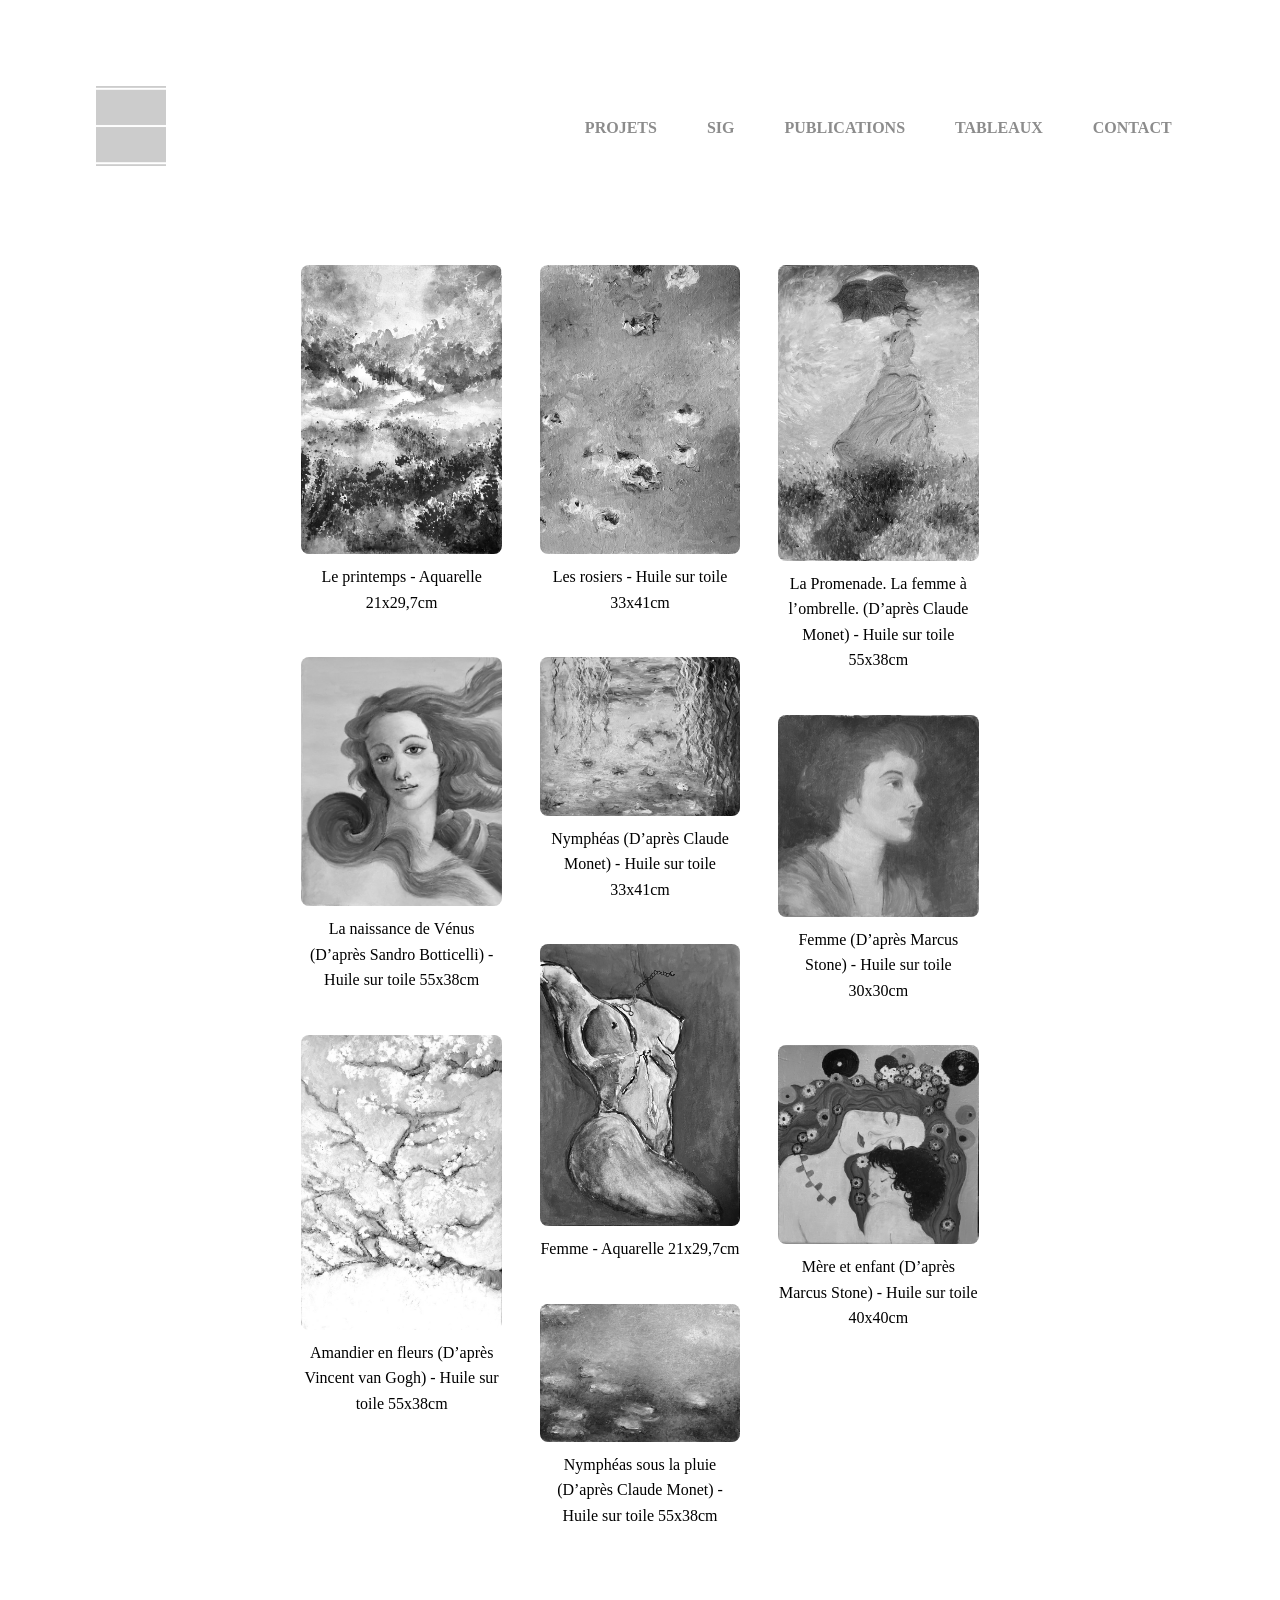
==== art.html @ ccfa025f "Portfolio website" ====
<!DOCTYPE html>
<html lang="en">
<head>
    <meta charset="UTF-8">
    <meta name="viewport" content="width=device-width, initial-scale=1.0">
    <title>Art</title>
    <link rel="stylesheet" href="style_art.css">
</head>
<body>
    <header>
        <div class="logo"> <a href="index.html"><img src="images/logo.png" alt="Logo"></a> </div>
        <nav>
            <ul>
                <li><a href="index.html">PROJETS</a></li>
                <li><a href="sig.html">SIG</a></li>
                <li><a href="publications.html">PUBLICATIONS</a></li>
                <li><a href="art.html">TABLEAUX</a></li>
                <li><a href="contact.html">CONTACT</a></li>
            </ul>
        </nav>
    </header>

<section id="projects">
        <div class="gallery">
            
            <!-- art 1 -->
            <a class="project">
                <img src="images/Galeria/1.jpg" alt="art 1">
                <div class="Art_legend">Le printemps - Aquarelle 21x29,7cm</div> 
            </a>

            <!-- art 2 -->
            <a class="project">
                <img src="images/Galeria/2.jpg" alt="art 2">
                <div class="Art_legend">La naissance de Vénus (D’après Sandro Botticelli) - Huile sur toile 55x38cm</div> 
            </a>

            <!-- art 3 -->
            <a class="project">
                <img src="images/Galeria/3.jpg" alt="art 3">
                <div class="Art_legend">Amandier en fleurs (D’après Vincent van Gogh) - Huile sur toile 55x38cm</div> 
            </a>

            <!-- art 4 -->
            <a class="project">
                <img src="images/Galeria/4.jpg" alt="art 4">
                <div class="Art_legend">Les rosiers - Huile sur toile 33x41cm</div> 
            </a>

            <!-- art 5 -->
            <a class="project">
                <img src="images/Galeria/5.jpg" alt="art 5">
                <div class="Art_legend">Nymphéas (D’après Claude Monet) - Huile sur toile 33x41cm</div> 
            </a>

            <!-- art 6 -->
            <a class="project">
                <img src="images/Galeria/6.jpg" alt="art 6">
                <div class="Art_legend">Femme - Aquarelle 21x29,7cm</div> 
            </a>

            <!-- art 7 -->
            <a class="project">
                <img src="images/Galeria/7.jpg" alt="art 7">
                <div class="Art_legend">Nymphéas sous la pluie (D’après Claude Monet) - Huile sur toile 55x38cm</div> 
            </a>

            <!-- art 8 -->
            <a class="project">
                <img src="images/Galeria/8.jpg" alt="art 8">
                <div class="Art_legend">La Promenade. La femme à l’ombrelle. (D’après Claude Monet) - Huile sur toile 55x38cm</div> 
            </a>

            <!-- art 9 -->
            <a class="project">
                <img src="images/Galeria/9.jpg" alt="art 9">
                <div class="Art_legend">Femme (D’après Marcus Stone) - Huile sur toile 30x30cm</div> 
            </a>

            <!-- art 10 -->
            <a class="project">
                <img src="images/Galeria/10.jpg" alt="art 10">
                <div class="Art_legend">Mère et enfant (D’après Marcus Stone) - Huile sur toile 40x40cm</div> 
            </a>

        </div>
    </section>
</body>
</html>
---- style_art.css ----
body {
    margin: 2cm; /* Adds a 2cm space around the entire page */
    box-sizing: border-box; /* Ensures padding and border are included in width calculations */
    font-family: Garamond, serif;
    background-color: #ffffff; 
}


header {
    position: relative; /* Changes the header to normal document flow */
    top: auto; /* Resets any previous top positioning */
    left: auto;
    right: auto;
    width: calc(100% - 1cm); /* Keeps the width inside the 2cm borders */
    display: flex;
    justify-content: space-between;
    align-items: center;
    background-color: #ffffff;
    padding: 10px 20px;
}

/* Logo */
.logo img {
    height: 80px; /* Controls the logo size */
}

/* Navigation menu adjustments */
nav ul {
    list-style: none; /* Removes bullet points */
    display: flex; /* Makes menu items appear in a row */
    gap: 20px; /* Adds spacing between menu items */
    padding: 0;
    margin: 0;
    flex-wrap: wrap; /* Allows menu to wrap on smaller screens */
}

nav {
    display: flex;
    justify-content: flex-end; /* Aligns menu items to the right */
    width: 100%;
    overflow: hidden;
}

nav ul li {
    white-space: nowrap; /* Prevents text from breaking into multiple lines */
}

/* Menu links in header */
nav a {
    text-decoration: none; /* Removes underlines from links */
    color: #8c8c8c; /* Dark gray text */
    font-weight: bold;
    padding: 10px 15px; /* Adds clickable padding */
    display: block;
}

/*  ===================================================  */

#projects {
    margin-top: 2cm; /* Ensures space below the fixed header */
    display: flex;
    justify-content: center; /* Centers the gallery within the available space */
    width: 100%; /* Makes the section stretch to the full width */
}

.gallery {
    column-count: 3;
    column-gap: 1cm;
    padding: 10px 20px;
    background-color: #ffffff;
    width: 60%;
    margin: 0 auto;
}

.project {
    display: inline-block;
    width: 100%;
    margin-bottom: 1cm;
    break-inside: avoid;
    position: relative;
    overflow: hidden;
}

.gallery img {
    width: 100%;
    height: auto;
    display: block;
    border-radius: 8px;
    transition: 0.3s;
    filter: grayscale(100%);
    object-fit: cover;
}


/* Project title text */
.gallery .overlay {
    position: absolute;
    top: 0; /* Aligns the overlay to the top of the image */
    left: 0; /* Aligns the overlay to the left of the image */
    width: 100%; /* Makes the overlay cover the full width of the image */
    height: 100%; /* Makes the overlay cover the full height of the image */
    background: rgba(0, 0, 0, 0.7); /* Semi-transparent background */
    color: white;
    display: flex; /* Enables flexbox for centering */
    justify-content: center; /* Centers text horizontally */
    align-items: center; /* Centers text vertically */
    font-size: 24px;
    border-radius: 8px; /* Keeps rounded corners like the image */
    opacity: 0; /* Hides overlay initially */
    transition: opacity 0.3s ease-in-out; /* Smooth fade effect */
    text-align: center;
}

/* Cinematics */
.project:hover img {
    transform: scale(1.05); /* Slightly enlarges image on hover */
    filter: grayscale(0%); /* Restores color when hovered */
}


/* Show the overlay title only when hovering over the project */
.project:hover .overlay {
    opacity: 1; /* Make the title visible */
}


.gallery .Art_legend {
    text-align: center;
    margin-top: 10px;
    line-height: 1.6;
}


/* ========================= */
/* Mobile Adaptation Section */
/* ========================= */


/* Tablets and small laptops */
@media (max-width: 768px) {
    body {
    margin: 10px; /* smaller margin for tablets & phones */
    }

    .gallery {
        column-count: 1;
        width: 80%;
    }
}


/* Phones */
@media (max-width: 600px) {
    main {
    font-size: 16px;
    padding: 0 10px;
    }   

    /* h2 {
    font-size: 20px;
    } */

    nav ul {
    flex-direction: column;
    align-items: center;
    gap: 10px;
    }

    nav a {
    padding: 8px;
    font-size: 16px;
    }
}
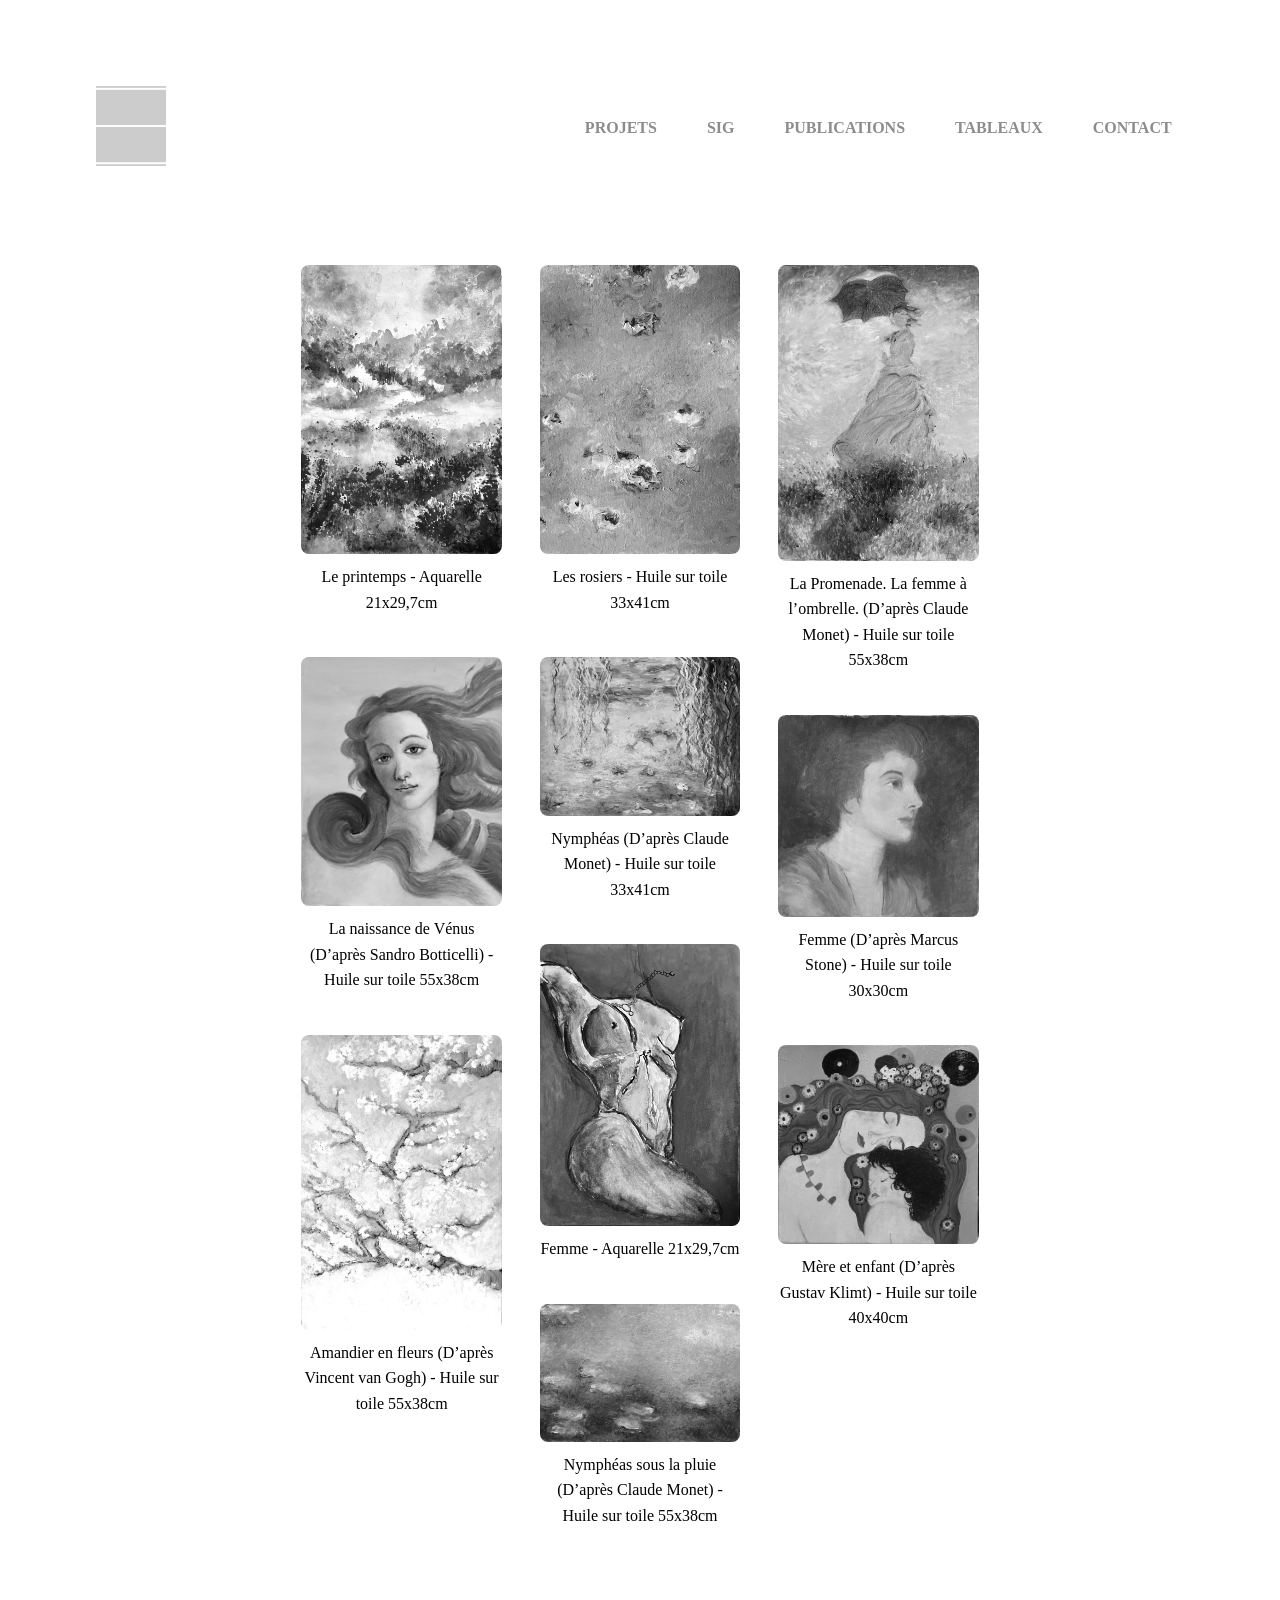
==== commit dfeabf7f: "Update art name" ====
--- a/art.html
+++ b/art.html
@@ -80,7 +80,7 @@
             <!-- art 10 -->
             <a class="project">
                 <img src="images/Galeria/10.jpg" alt="art 10">
-                <div class="Art_legend">Mère et enfant (D’après Marcus Stone) - Huile sur toile 40x40cm</div> 
+                <div class="Art_legend">Mère et enfant (D’après Gustav Klimt) - Huile sur toile 40x40cm</div> 
             </a>
 
         </div>
